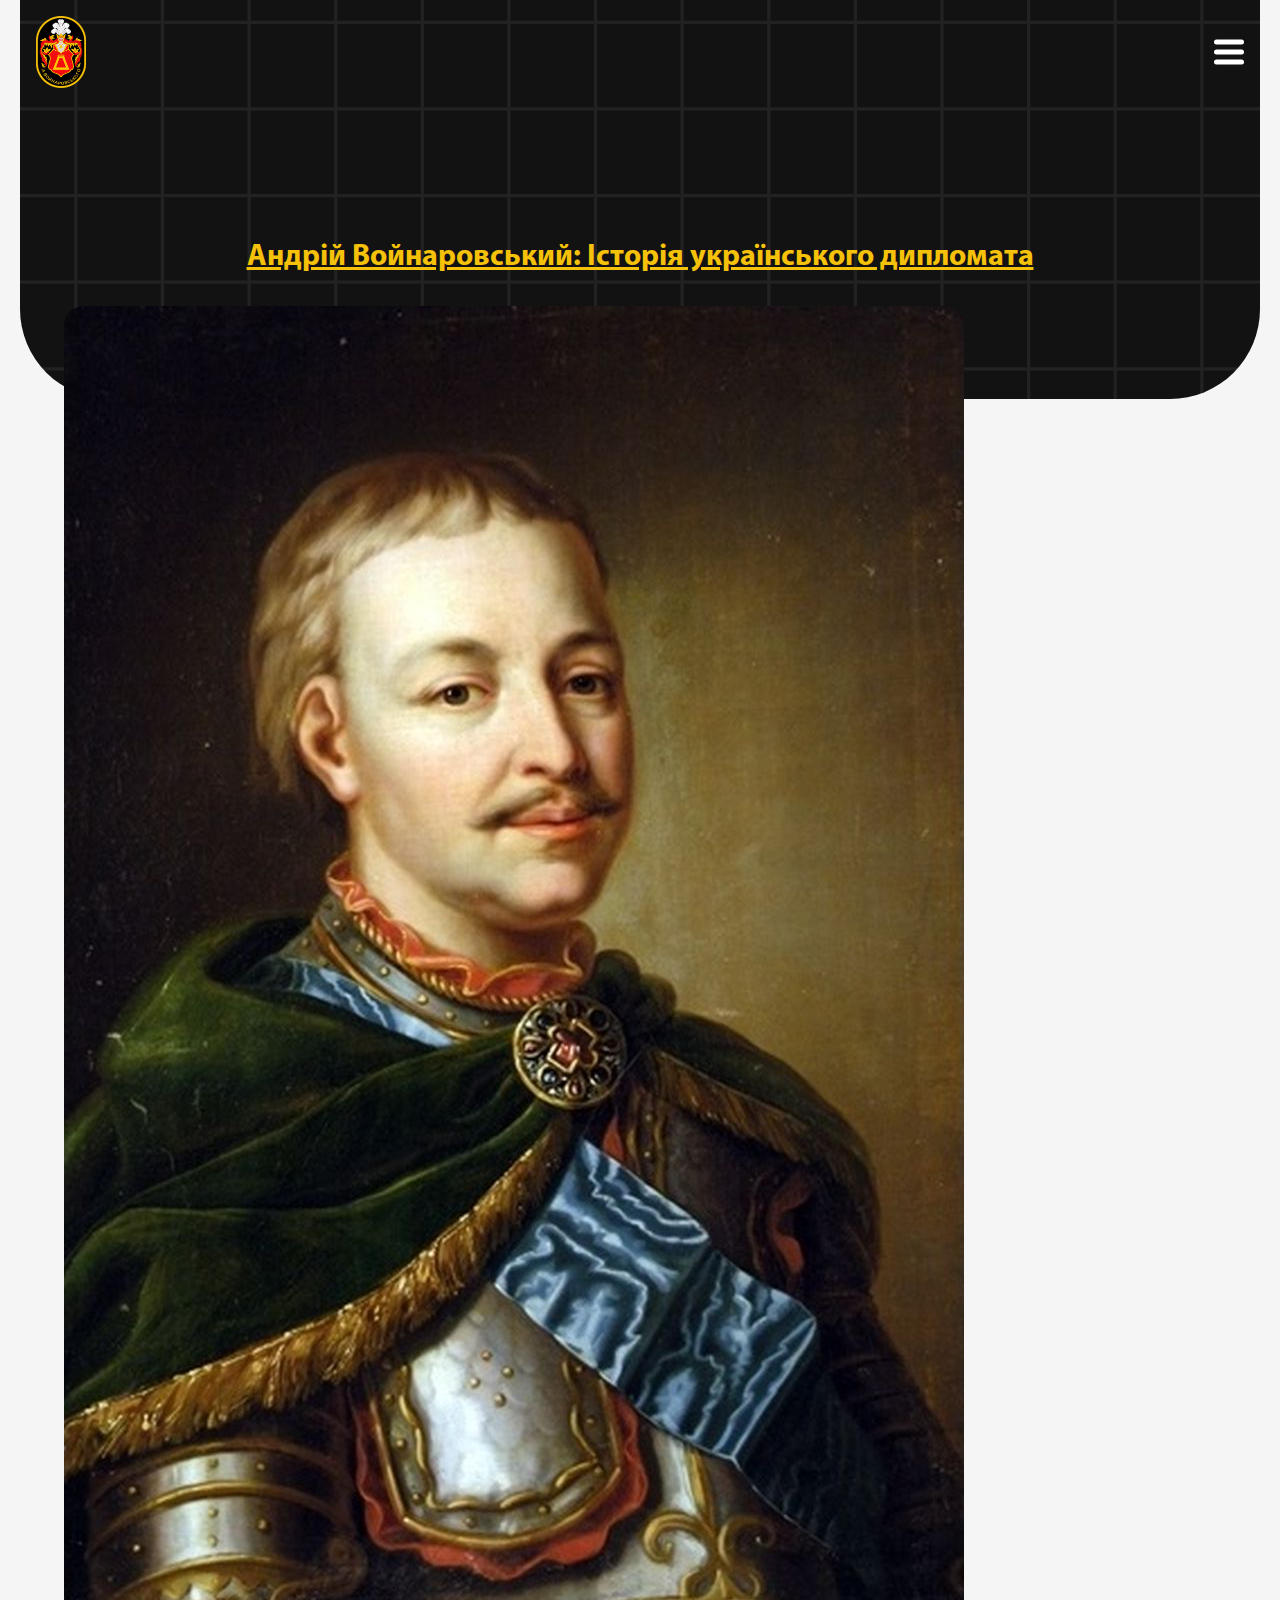
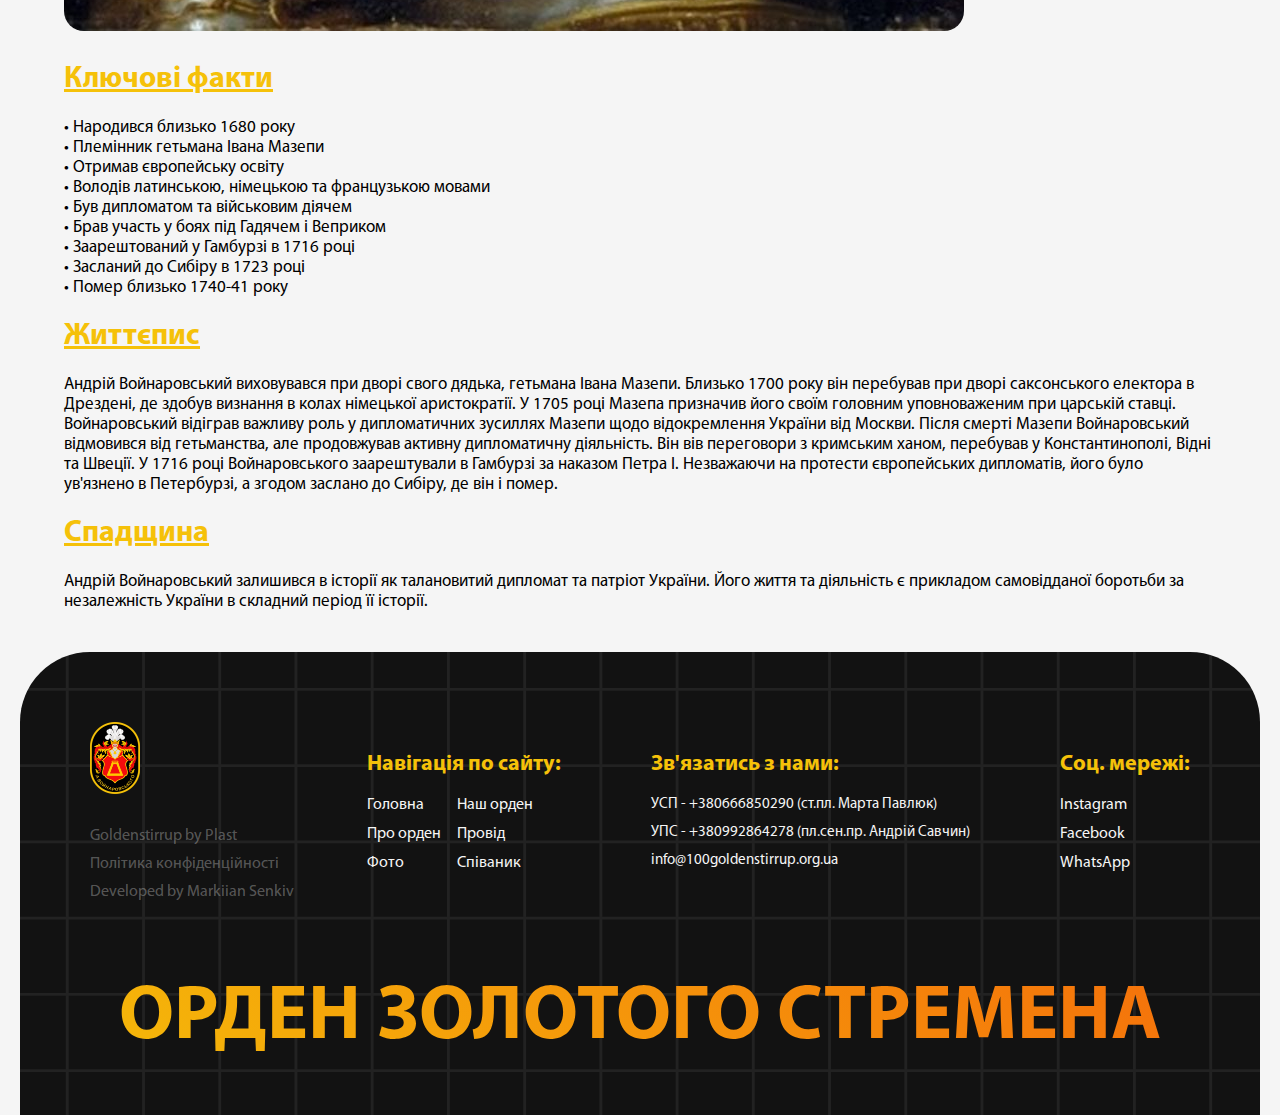
==== history.html @ 0872066d "uptade web" ====
<!DOCTYPE html>
<html lang="en">
  <head>
    <meta charset="UTF-8" />
    <meta name="viewport" content="width=device-width, initial-scale=1.0" />
    <title>Історія</title>
    <link rel="shortcut icon" href="./img/favicon.png" type="image/x-icon" />
    <link rel="stylesheet" href="./css/history.css" />
  </head>
  <body>
    <header class="header">
      <div class="header__off-screen-menu">
        <div class="header__menu">
          <div class="header__menu-left">
            <ul class="header__menu-list">
              <li class="header__menu-item">
                <a class="header__menu-link" href="#">Наш орден</a>
              </li>
              <li class="header__menu-item">
                <a class="header__menu-link" href="./index.html#proorden"
                  >Про орден</a
                >
              </li>
              <li class="header__menu-item">
                <a class="header__menu-link" href="./index.html#provid"
                  >Провід</a
                >
              </li>
            </ul>
          </div>
          <div class="header__menu-center">
            <ul class="header__menu-list">
              <li class="header__menu-item">
                <a class="header__menu-link" href="#">Фото</a>
              </li>
              <li class="header__menu-item">
                <a class="header__menu-link" href="./history.html">Історія</a>
              </li>
            </ul>
          </div>
          <div class="header__menu-right">
            <ul class="header__menu-list">
              <li class="header__menu-item">
                <a class="header__menu-link" href="#">Документи</a>
              </li>
              <li class="header__menu-item">
                <a class="header__menu-link" href="#">Співаник</a>
              </li>
            </ul>
          </div>
        </div>
        <div class="header__bottom">
          <div class="header__socs">
            <a href="https://www.facebook.com/groups/189924784483205">
              <svg
                class="header__socs-icon"
                xmlns="http://www.w3.org/2000/svg"
                viewBox="0 0 50 50"
              >
                <defs>
                  <linearGradient
                    id="gradient"
                    x1="0%"
                    y1="0%"
                    x2="100%"
                    y2="100%"
                  >
                    <stop offset="0%" stop-color="#f40d0d" />
                    <stop offset="100%" stop-color="#f5c109" />
                  </linearGradient>
                </defs>
                <path
                  fill="url(#gradient)"
                  d="M25,3C12.85,3,3,12.85,3,25c0,11.03,8.125,20.137,18.712,21.728V30.831h-5.443v-5.783h5.443v-3.848 c0-6.371,3.104-9.168,8.399-9.168c2.536,0,3.877,0.188,4.512,0.274v5.048h-3.612c-2.248,0-3.033,2.131-3.033,4.533v3.161h6.588 l-0.894,5.783h-5.694v15.944C38.716,45.318,47,36.137,47,25C47,12.85,37.15,3,25,3z"
                />
              </svg>
            </a>
            <a href="https://www.instagram.com/orden_zolotoho_stremena/">
              <svg
                class="header__socs-icon"
                xmlns="http://www.w3.org/2000/svg"
                viewBox="0 0 50 50"
              >
                <defs>
                  <linearGradient
                    id="gradient"
                    x1="0%"
                    y1="0%"
                    x2="100%"
                    y2="100%"
                  >
                    <stop offset="0%" stop-color="#f40d0d" />
                    <stop offset="100%" stop-color="#f5c109" />
                  </linearGradient>
                </defs>
                <path
                  d="M 16 3 C 8.8324839 3 3 8.8324839 3 16 L 3 34 C 3 41.167516 8.8324839 47 16 47 L 34 47 C 41.167516 47 47 41.167516 47 34 L 47 16 C 47 8.8324839 41.167516 3 34 3 L 16 3 z M 16 5 L 34 5 C 40.086484 5 45 9.9135161 45 16 L 45 34 C 45 40.086484 40.086484 45 34 45 L 16 45 C 9.9135161 45 5 40.086484 5 34 L 5 16 C 5 9.9135161 9.9135161 5 16 5 z M 37 11 A 2 2 0 0 0 35 13 A 2 2 0 0 0 37 15 A 2 2 0 0 0 39 13 A 2 2 0 0 0 37 11 z M 25 14 C 18.936712 14 14 18.936712 14 25 C 14 31.063288 18.936712 36 25 36 C 31.063288 36 36 31.063288 36 25 C 36 18.936712 31.063288 14 25 14 z M 25 16 C 29.982407 16 34 20.017593 34 25 C 34 29.982407 29.982407 34 25 34 C 20.017593 34 16 29.982407 16 25 C 16 20.017593 20.017593 16 25 16 z"
                />
              </svg>
            </a>
          </div>
        </div>
      </div>
      <nav class="header__nav">
        <a href="/index.html">
          <img src="./img/logo.png" class="header__nav-logo" alt="Logo" />
        </a>
        <div class="header__nav-hamenu">
          <span></span>
          <span></span>
          <span></span>
        </div>
      </nav>
    </header>
    <main>
      <section class="intro container">
        <div class="intro__background">
          <div class="intro__container container__center"></div>
        </div>
      </section>
      <!-- <section class="history">
        <div class="history__container container__center">
          <h2 class="history__title">Історія 100-го куреня</h2>
          <div class="history__description">
            Курінь ім. Андрія Войнаровського засновано у 1946 році в таборі ДП у
            Фраймані (Німеччина). Його членами стали українські емігранти, а
            діяльність поширилася на різні континенти. У 1959 році офіційно
            створено «Чорноморські Хвилі», які спеціалізувалися на водному
            пластуванні. Першу Ватру запалив Начальний Пластун Сірий Лев у 1961
            році. У 1991 році у Львові створено паланку Войнарівців. Провід
            куреня змінювався між Німеччиною, США, Австралією та Україною. Члени
            об'єднані гаслом: «За Україну, Пласт і Дружбу».
          </div>
        </div>
      </section> -->
      <section class="history container__center">
        <div class="history__container">
          <p class="history__name">
            Андрій Войнаровський: Історія українського дипломата
          </p>
          <div class="history__cfg">
            <div class="history__potret">
              <img
                class="history__image"
                src="./img/portret-mazepa.jpg"
                alt="Portet Mazepa"
              />
            </div>
            <div class="header__text">
              <h2 class="history__title">Ключові факти</h2>
              <p class="history__destitle">
                • Народився близько 1680 року<br />
                • Племінник гетьмана Івана Мазепи<br />
                • Отримав європейську освіту<br />
                • Володів латинською, німецькою та французькою мовами<br />
                • Був дипломатом та військовим діячем<br />
                • Брав участь у боях під Гадячем і Веприком<br />
                • Заарештований у Гамбурзі в 1716 році<br />
                • Засланий до Сибіру в 1723 році<br />
                • Помер близько 1740-41 року
              </p>
            </div>
          </div>
          <h2 class="history__title">Життєпис</h2>
          <p class="history__destitle">
            Андрій Войнаровський виховувався при дворі свого дядька, гетьмана
            Івана Мазепи. Близько 1700 року він перебував при дворі саксонського
            електора в Дрездені, де здобув визнання в колах німецької
            аристократії. У 1705 році Мазепа призначив його своїм головним
            уповноваженим при царській ставці. Войнаровський відіграв важливу
            роль у дипломатичних зусиллях Мазепи щодо відокремлення України від
            Москви. Після смерті Мазепи Войнаровський відмовився від
            гетьманства, але продовжував активну дипломатичну діяльність. Він
            вів переговори з кримським ханом, перебував у Константинополі, Відні
            та Швеції. У 1716 році Войнаровського заарештували в Гамбурзі за
            наказом Петра I. Незважаючи на протести європейських дипломатів,
            його було ув'язнено в Петербурзі, а згодом заслано до Сибіру, де він
            і помер.
          </p>
          <h2 class="history__title">Спадщина</h2>
          <p class="history__destitle">
            Андрій Войнаровський залишився в історії як талановитий дипломат та
            патріот України. Його життя та діяльність є прикладом самовідданої
            боротьби за незалежність України в складний період її історії.
          </p>
        </div>
      </section>
      <section class="photo">
        <div class="photo__container container__center"></div>
      </section>
    </main>
    <footer class="footer container">
      <div class="footer__container">
        <div class="footer__block">
          <img src="./img/logo.png" class="footer__logo" alt="Logo Orden" />
          <div class="footer__list">
            <div class="footer__column">
              <div class="footer__title">Навігація по сайту:</div>
              <div class="footer__menu">
                <ul class="footer__menu-list">
                  <li class="footer__menu-item">
                    <a href aria-current="page" class="footer__text">Головна</a>
                  </li>
                  <li class="footer__menu-item">
                    <a href aria-current="page" class="footer__text"
                      >Наш орден</a
                    >
                  </li>
                  <li class="footer__menu-item">
                    <a href aria-current="page" class="footer__text"
                      >Про орден</a
                    >
                  </li>
                  <li class="footer__menu-item">
                    <a href aria-current="page" class="footer__text">Провід</a>
                  </li>
                  <li class="footer__menu-item">
                    <a href aria-current="page" class="footer__text">Фото</a>
                  </li>
                  <li class="footer__menu-item">
                    <a href aria-current="page" class="footer__text"
                      >Співаник</a
                    >
                  </li>
                </ul>
              </div>
            </div>
            <div class="footer__column">
              <div class="footer__title">Зв'язатись з нами:</div>
              <div class="footer__connect">
                <a href="" class="footer__info"
                  >УСП - +380666850290 (ст.пл. Марта Павлюк)</a
                >
                <a href="" class="footer__info"
                  >УПС - +380992864278 (пл.сен.пр. Андрій Савчин)</a
                >
                <a href="" class="footer__info">info@100goldenstirrup.org.ua</a>
              </div>
            </div>
            <div class="footer__column">
              <div class="footer__title">Соц. мережі:</div>
              <div class="footer__social">
                <a href="" class="footer__socs">Instagram</a>
                <a href="" class="footer__socs">Facebook</a>
                <a href="" class="footer__socs">WhatsApp</a>
              </div>
            </div>
          </div>
          <div class="footer__copyright">
            <span>Goldenstirrup by Plast</span>
            <a href="#" target="_blank" class="footer__text"
              >Політика конфіденційності</a
            >
            <div class="footer__dev">
              <a href="#" target="_blank" class="footer__text"
                >Developed by Markiian Senkiv</a
              >
            </div>
          </div>
          <a href="#" class="footer__word">Орден золотого стремена</a>
        </div>
      </div>
    </footer>
    <script src="./js/burger-menu.js"></script>
  </body>
</html>
---- css/history.css ----
@import "./global.css";
@import "./global.header.css";
@import "./global.main.history.css";
@import "./global.footer.css";
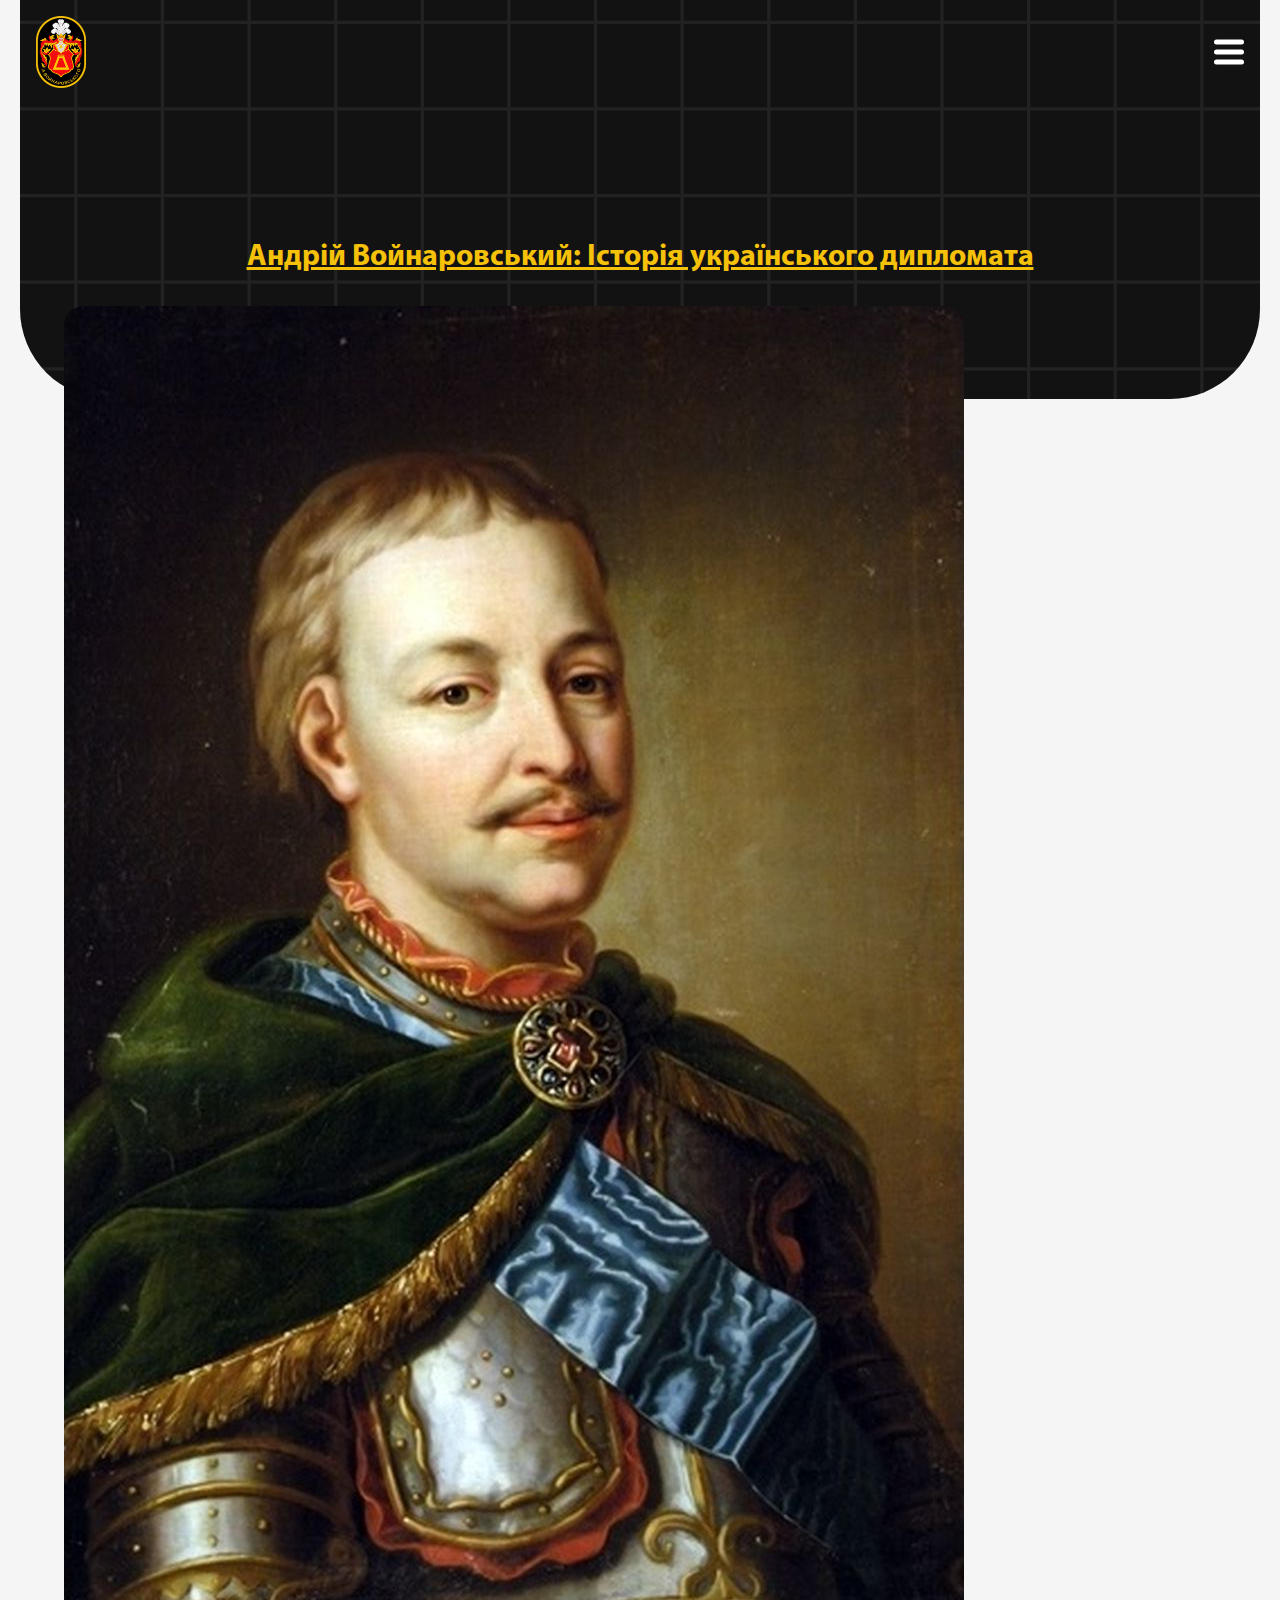
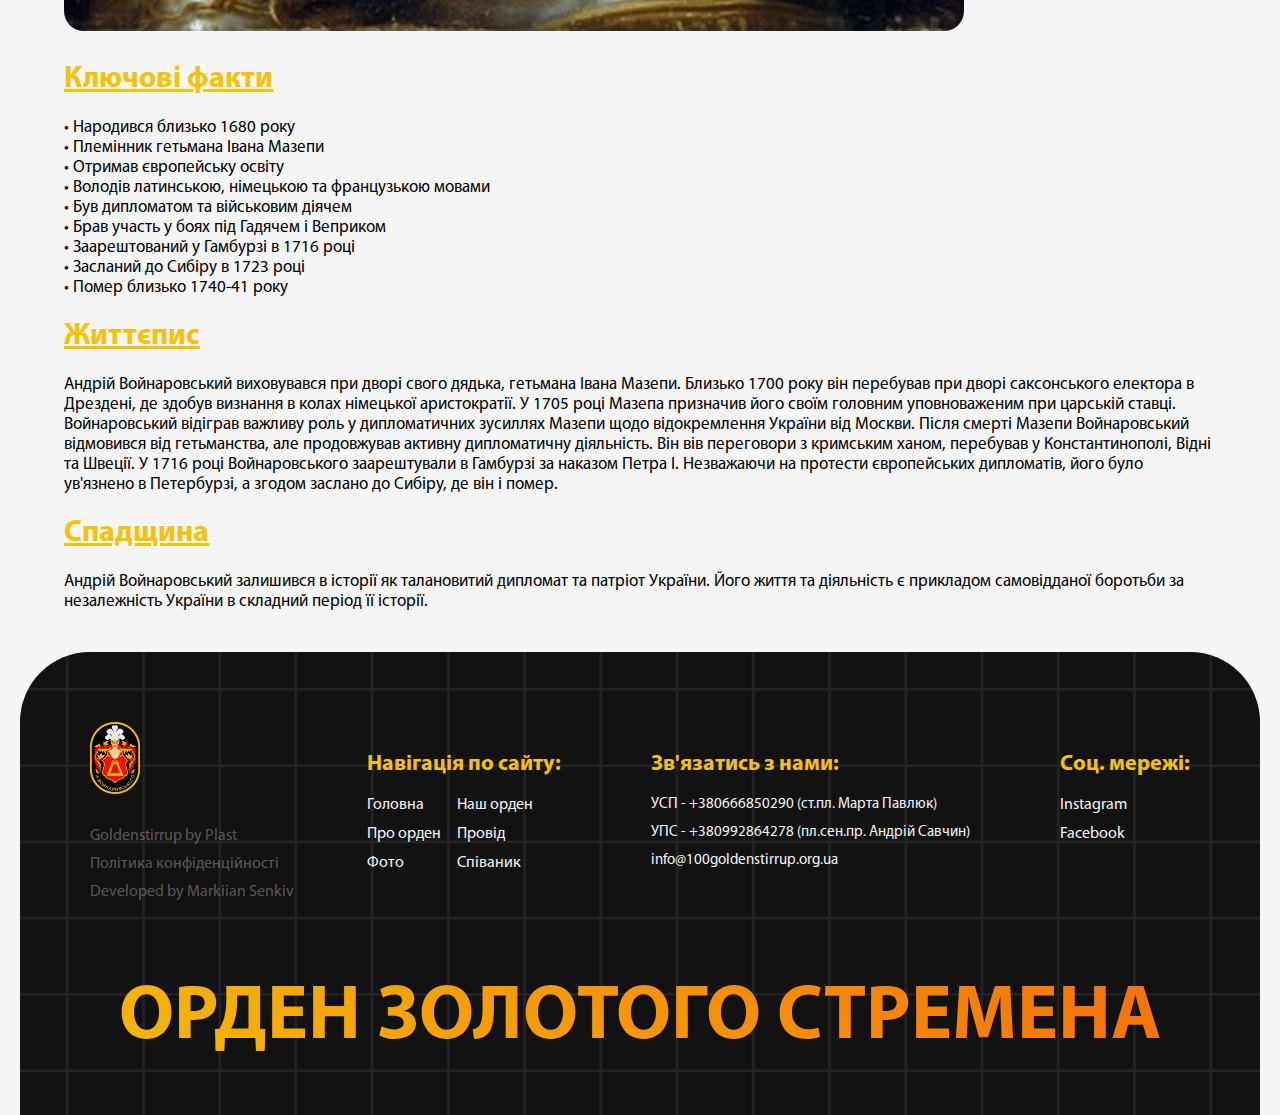
==== commit e7a6d329: "update web" ====
--- a/history.html
+++ b/history.html
@@ -3,7 +3,7 @@
   <head>
     <meta charset="UTF-8" />
     <meta name="viewport" content="width=device-width, initial-scale=1.0" />
-    <title>Історія</title>
+    <title>Наш патрон</title>
     <link rel="shortcut icon" href="./img/favicon.png" type="image/x-icon" />
     <link rel="stylesheet" href="./css/history.css" />
   </head>
@@ -34,7 +34,7 @@
                 <a class="header__menu-link" href="#">Фото</a>
               </li>
               <li class="header__menu-item">
-                <a class="header__menu-link" href="./history.html">Історія</a>
+                <a class="header__menu-link" href="./history.html">Наш Патрон</a>
               </li>
             </ul>
           </div>
@@ -102,7 +102,7 @@
         </div>
       </div>
       <nav class="header__nav">
-        <a href="/index.html">
+        <a href="./index.html">
           <img src="./img/logo.png" class="header__nav-logo" alt="Logo" />
         </a>
         <div class="header__nav-hamenu">
@@ -240,9 +240,8 @@
             <div class="footer__column">
               <div class="footer__title">Соц. мережі:</div>
               <div class="footer__social">
-                <a href="" class="footer__socs">Instagram</a>
-                <a href="" class="footer__socs">Facebook</a>
-                <a href="" class="footer__socs">WhatsApp</a>
+                <a href="https://www.instagram.com/orden_zolotoho_stremena/" class="footer__socs">Instagram</a>
+                <a href="https://www.facebook.com/groups/189924784483205" class="footer__socs">Facebook</a>
               </div>
             </div>
           </div>
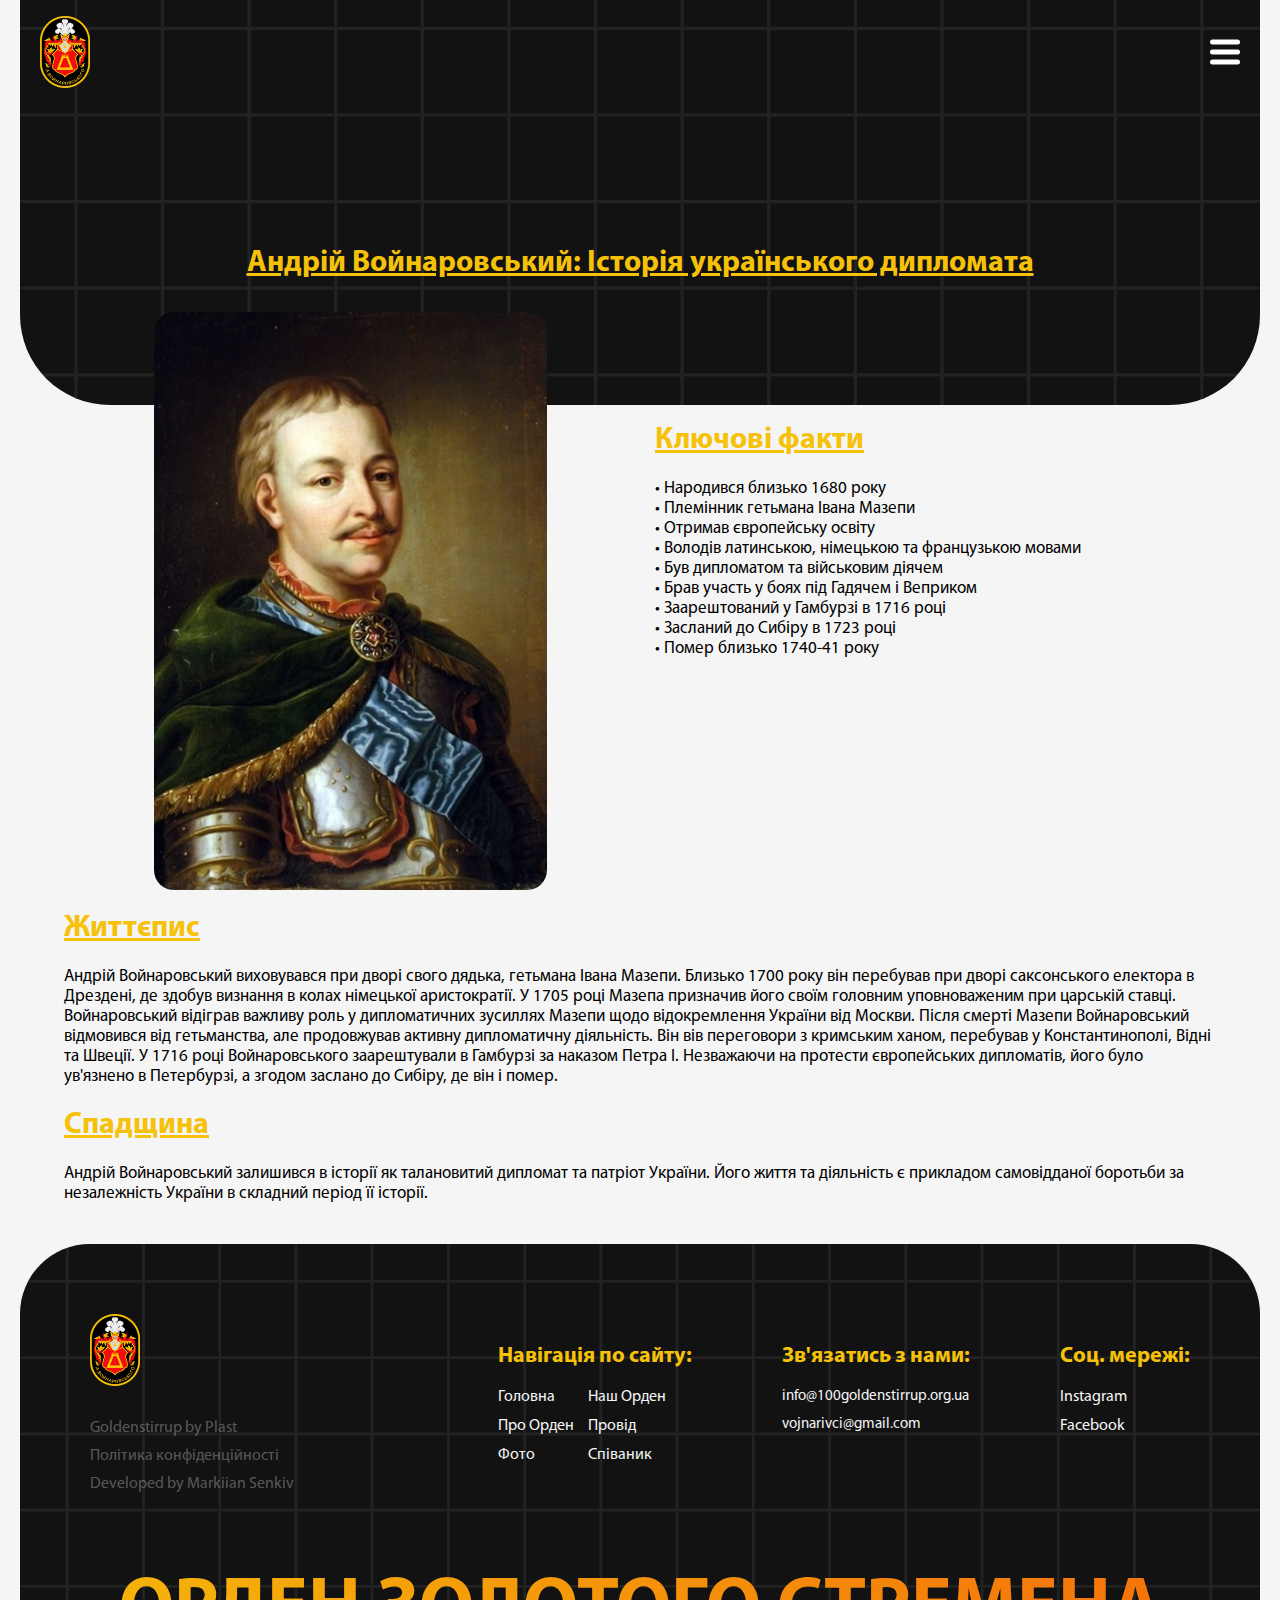
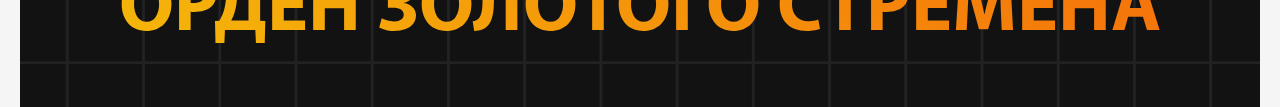
==== commit a3cf1b8e: "update web" ====
--- a/history.html
+++ b/history.html
@@ -14,11 +14,11 @@
           <div class="header__menu-left">
             <ul class="header__menu-list">
               <li class="header__menu-item">
-                <a class="header__menu-link" href="#">Наш орден</a>
+                <a class="header__menu-link" href="#">Наш Орден</a>
               </li>
               <li class="header__menu-item">
                 <a class="header__menu-link" href="./index.html#proorden"
-                  >Про орден</a
+                  >Про Орден</a
                 >
               </li>
               <li class="header__menu-item">
@@ -31,17 +31,19 @@
           <div class="header__menu-center">
             <ul class="header__menu-list">
               <li class="header__menu-item">
-                <a class="header__menu-link" href="#">Фото</a>
-              </li>
-              <li class="header__menu-item">
-                <a class="header__menu-link" href="./history.html">Наш Патрон</a>
+                <a class="header__menu-link" href="./photo.html">Фото</a>
+              </li>
+              <li class="header__menu-item">
+                <a class="header__menu-link" href="./history.html"
+                  >Наш Патрон</a
+                >
               </li>
             </ul>
           </div>
           <div class="header__menu-right">
             <ul class="header__menu-list">
               <li class="header__menu-item">
-                <a class="header__menu-link" href="#">Документи</a>
+                <a class="header__menu-link" href="./zvytyaha.html">Табір "Звитяга"</a>
               </li>
               <li class="header__menu-item">
                 <a class="header__menu-link" href="#">Співаник</a>
@@ -203,12 +205,12 @@
                   </li>
                   <li class="footer__menu-item">
                     <a href aria-current="page" class="footer__text"
-                      >Наш орден</a
+                      >Наш Орден</a
                     >
                   </li>
                   <li class="footer__menu-item">
                     <a href aria-current="page" class="footer__text"
-                      >Про орден</a
+                      >Про Орден</a
                     >
                   </li>
                   <li class="footer__menu-item">
@@ -228,20 +230,29 @@
             <div class="footer__column">
               <div class="footer__title">Зв'язатись з нами:</div>
               <div class="footer__connect">
-                <a href="" class="footer__info"
-                  >УСП - +380666850290 (ст.пл. Марта Павлюк)</a
-                >
-                <a href="" class="footer__info"
-                  >УПС - +380992864278 (пл.сен.пр. Андрій Савчин)</a
-                >
-                <a href="" class="footer__info">info@100goldenstirrup.org.ua</a>
+                <a
+                  href="mailto:info@100goldenstirrup.org.ua"
+                  class="footer__info"
+                  >info@100goldenstirrup.org.ua</a
+                >
+                <a href="mailto:vojnarivci@gmail.com" class="footer__info"
+                  >vojnarivci@gmail.com</a
+                >
               </div>
             </div>
             <div class="footer__column">
               <div class="footer__title">Соц. мережі:</div>
               <div class="footer__social">
-                <a href="https://www.instagram.com/orden_zolotoho_stremena/" class="footer__socs">Instagram</a>
-                <a href="https://www.facebook.com/groups/189924784483205" class="footer__socs">Facebook</a>
+                <a
+                  href="https://www.instagram.com/orden_zolotoho_stremena/"
+                  class="footer__socs"
+                  >Instagram</a
+                >
+                <a
+                  href="https://www.facebook.com/groups/189924784483205"
+                  class="footer__socs"
+                  >Facebook</a
+                >
               </div>
             </div>
           </div>
@@ -256,7 +267,7 @@
               >
             </div>
           </div>
-          <a href="#" class="footer__word">Орден золотого стремена</a>
+          <a href="#" class="footer__word">Орден Золотого Стремена</a>
         </div>
       </div>
     </footer>
